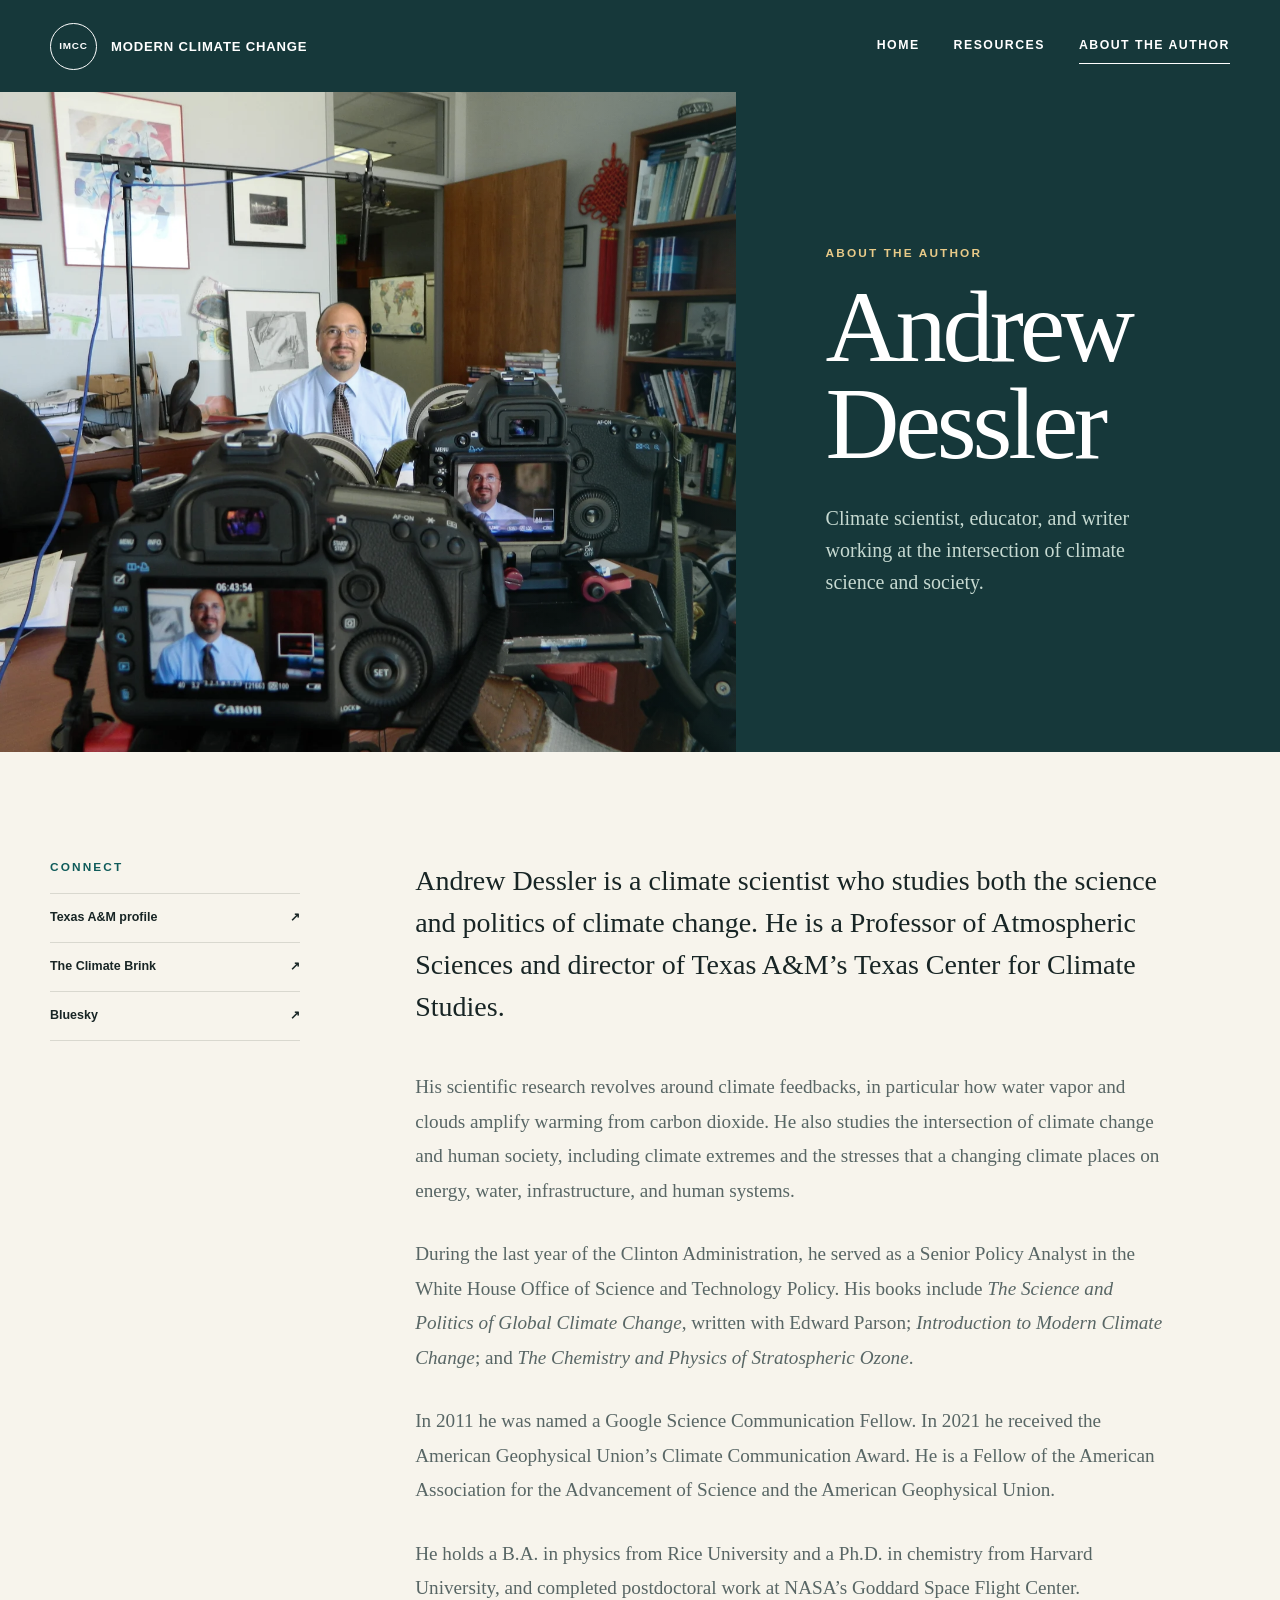
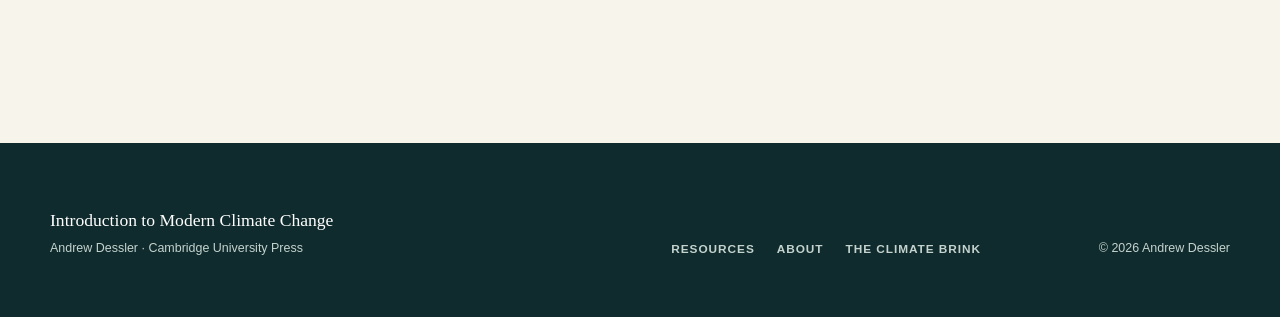
==== about.html @ 878afc1f "Build initial GitHub Pages site" ====
<!doctype html>
<html lang="en">
  <head>
    <meta charset="utf-8">
    <meta name="viewport" content="width=device-width, initial-scale=1">
    <meta name="description" content="About Andrew Dessler, climate scientist and author of Introduction to Modern Climate Change.">
    <meta name="theme-color" content="#16383a">
    <title>About Andrew Dessler | Introduction to Modern Climate Change</title>
    <link rel="stylesheet" href="assets/styles.css">
    <script src="assets/site.js" defer></script>
  </head>
  <body>
    <a class="skip-link" href="#main">Skip to content</a>
    <header class="site-header site-header--solid" data-header>
      <a class="wordmark" href="index.html" aria-label="Introduction to Modern Climate Change home"><span class="wordmark__mark" aria-hidden="true">IMCC</span><span class="wordmark__text">Modern Climate Change</span></a>
      <button class="nav-toggle" type="button" aria-expanded="false" aria-controls="site-nav"><span class="sr-only">Open navigation</span><span></span><span></span><span></span></button>
      <nav class="site-nav" id="site-nav" aria-label="Primary navigation"><a href="index.html">Home</a><a href="resources.html">Resources</a><a aria-current="page" href="about.html">About the author</a></nav>
    </header>

    <main id="main">
      <section class="about-hero">
        <div class="about-hero__image"><img src="assets/andrew-frontline.webp" alt="Andrew Dessler speaking in a television interview" width="1500" height="1125"></div>
        <div class="about-hero__content">
          <p class="eyebrow">About the author</p>
          <h1>Andrew<br>Dessler</h1>
          <p>Climate scientist, educator, and writer working at the intersection of climate science and society.</p>
        </div>
      </section>

      <section class="bio-section">
        <div class="wrap bio-grid">
          <aside>
            <p class="kicker">Connect</p>
            <nav aria-label="Andrew Dessler links">
              <a href="https://atmo.tamu.edu/people/profiles/faculty/desslerandrew.html">Texas A&amp;M profile <span aria-hidden="true">↗</span></a>
              <a href="https://theclimatebrink.substack.com">The Climate Brink <span aria-hidden="true">↗</span></a>
              <a href="https://bsky.app/profile/andrewdessler.com">Bluesky <span aria-hidden="true">↗</span></a>
            </nav>
          </aside>
          <article class="prose prose--bio">
            <p class="lede">Andrew Dessler is a climate scientist who studies both the science and politics of climate change. He is a Professor of Atmospheric Sciences and director of Texas A&amp;M’s Texas Center for Climate Studies.</p>
            <p>His scientific research revolves around climate feedbacks, in particular how water vapor and clouds amplify warming from carbon dioxide. He also studies the intersection of climate change and human society, including climate extremes and the stresses that a changing climate places on energy, water, infrastructure, and human systems.</p>
            <p>During the last year of the Clinton Administration, he served as a Senior Policy Analyst in the White House Office of Science and Technology Policy. His books include <em>The Science and Politics of Global Climate Change</em>, written with Edward Parson; <em>Introduction to Modern Climate Change</em>; and <em>The Chemistry and Physics of Stratospheric Ozone</em>.</p>
            <p>In 2011 he was named a Google Science Communication Fellow. In 2021 he received the American Geophysical Union’s Climate Communication Award. He is a Fellow of the American Association for the Advancement of Science and the American Geophysical Union.</p>
            <p>He holds a B.A. in physics from Rice University and a Ph.D. in chemistry from Harvard University, and completed postdoctoral work at NASA’s Goddard Space Flight Center.</p>
          </article>
        </div>
      </section>
    </main>

    <footer class="site-footer">
      <div class="wrap site-footer__grid"><div><p class="site-footer__title">Introduction to Modern Climate Change</p><p>Andrew Dessler · Cambridge University Press</p></div><nav aria-label="Footer navigation"><a href="resources.html">Resources</a><a href="about.html">About</a><a href="https://theclimatebrink.substack.com">The Climate Brink</a></nav><p class="site-footer__meta">© <span data-year>2026</span> Andrew Dessler</p></div>
    </footer>
  </body>
</html>
---- assets/styles.css ----
:root {
  --ink: #182525;
  --muted: #586665;
  --paper: #f7f4ec;
  --white: #fff;
  --teal: #0f5b5a;
  --deep-teal: #16383a;
  --mint: #cbe1d5;
  --gold: #d7aa52;
  --line: #d9d8cf;
  --serif: Georgia, 'Times New Roman', serif;
  --sans: Inter, ui-sans-serif, -apple-system, BlinkMacSystemFont, 'Segoe UI', sans-serif;
  --wrap: min(1180px, calc(100% - 48px));
}

* { box-sizing: border-box; }
html { scroll-behavior: smooth; }
body { margin: 0; color: var(--ink); background: var(--paper); font-family: var(--sans); line-height: 1.6; }
body, button { font-size: 16px; }
img { display: block; max-width: 100%; }
a { color: inherit; }
.wrap { width: var(--wrap); margin-inline: auto; }
.sr-only { position: absolute; width: 1px; height: 1px; padding: 0; margin: -1px; overflow: hidden; clip: rect(0,0,0,0); white-space: nowrap; border: 0; }
.skip-link { position: fixed; z-index: 100; top: 12px; left: 12px; transform: translateY(-150%); background: var(--white); color: var(--ink); padding: 10px 16px; }
.skip-link:focus { transform: none; }

.site-header { z-index: 10; display: flex; align-items: center; justify-content: space-between; width: 100%; height: 92px; padding: 0 max(24px, calc((100vw - 1180px) / 2)); color: var(--white); }
.site-header--overlay { position: absolute; top: 0; left: 0; }
.site-header--solid { position: relative; background: var(--deep-teal); }
.wordmark { display: inline-flex; align-items: center; gap: 14px; color: inherit; text-decoration: none; font-size: .82rem; font-weight: 700; letter-spacing: .06em; text-transform: uppercase; }
.wordmark__mark { display: grid; place-items: center; width: 47px; height: 47px; border: 1px solid currentColor; border-radius: 50%; font-size: .62rem; letter-spacing: .08em; }
.site-nav { display: flex; align-items: center; gap: 34px; }
.site-nav a { position: relative; color: inherit; text-decoration: none; font-size: .77rem; font-weight: 700; letter-spacing: .12em; text-transform: uppercase; }
.site-nav a::after { position: absolute; left: 0; bottom: -8px; width: 0; height: 1px; background: currentColor; content: ''; transition: width .2s ease; }
.site-nav a:hover::after, .site-nav a[aria-current='page']::after { width: 100%; }
.nav-toggle { display: none; border: 0; background: transparent; color: inherit; }

.hero { position: relative; min-height: 760px; display: flex; align-items: flex-end; overflow: hidden; color: var(--white); background: #4f5c5d; }
.hero__image, .hero__shade { position: absolute; inset: 0; width: 100%; height: 100%; }
.hero__image { object-fit: cover; object-position: center 36%; transform: scale(1.02); }
.hero__shade { background: linear-gradient(90deg, rgba(10,25,25,.8) 0%, rgba(10,25,25,.44) 52%, rgba(10,25,25,.13) 100%), linear-gradient(0deg, rgba(9,27,27,.65), transparent 50%); }
.hero__content { position: relative; z-index: 1; padding-bottom: 92px; }
.eyebrow, .kicker { margin: 0 0 18px; font-size: .74rem; font-weight: 800; letter-spacing: .18em; line-height: 1.3; text-transform: uppercase; }
.eyebrow { color: #e8ca88; }
.hero h1, .page-hero h1, .about-hero h1 { max-width: 890px; margin: 0; font-family: var(--serif); font-size: clamp(3.6rem, 7.1vw, 6.8rem); font-weight: 400; letter-spacing: -.04em; line-height: .94; }
.hero h1 em { font-weight: 400; }
.hero__dek { max-width: 640px; margin: 28px 0 0; font-family: var(--serif); font-size: clamp(1.2rem, 2vw, 1.6rem); line-height: 1.45; }
.button-row { display: flex; flex-wrap: wrap; gap: 14px; margin-top: 36px; }
.button { display: inline-flex; align-items: center; justify-content: center; min-height: 52px; padding: 0 23px; border: 1px solid transparent; text-decoration: none; font-size: .76rem; font-weight: 800; letter-spacing: .1em; text-transform: uppercase; transition: background .2s, color .2s, border .2s; }
.button--light { color: var(--deep-teal); background: var(--white); }
.button--light:hover { background: var(--mint); }
.button--ghost-light { border-color: rgba(255,255,255,.65); color: var(--white); }
.button--ghost-light:hover { border-color: var(--white); background: rgba(255,255,255,.12); }

.intro-section, .resource-preview, .reviews, .bio-section, .resource-section { padding: 108px 0; }
.intro-grid { display: grid; grid-template-columns: .9fr 1.1fr; gap: 8vw; align-items: start; }
.kicker { color: var(--teal); }
.kicker--light { color: var(--mint); }
h2 { margin: 0; font-family: var(--serif); font-size: clamp(2.2rem, 4.5vw, 4rem); font-weight: 400; letter-spacing: -.035em; line-height: 1.08; }
.prose { color: var(--muted); }
.prose p { margin-top: 0; margin-bottom: 1.5em; }
.prose--large { font-family: var(--serif); font-size: 1.25rem; line-height: 1.75; }
.text-links { display: flex; flex-wrap: wrap; gap: 22px 32px; margin-top: 34px; }
.text-links a, .arrow-link { color: var(--teal); font-family: var(--sans); font-size: .76rem; font-weight: 800; letter-spacing: .08em; text-decoration: none; text-transform: uppercase; }
.text-links a:hover, .arrow-link:hover { text-decoration: underline; text-underline-offset: 5px; }

.award-band { padding: 66px 0; color: var(--white); background: var(--deep-teal); }
.award-band__inner { display: flex; align-items: center; justify-content: center; gap: 44px; }
.award-seal { display: grid; flex: 0 0 116px; place-items: center; width: 116px; height: 116px; border: 1px solid #a8c7bc; border-radius: 50%; outline: 1px solid #a8c7bc; outline-offset: -8px; color: #e8ca88; font-family: var(--serif); font-size: 1.45rem; }
.award-band h2 { font-size: clamp(2rem, 4vw, 3.6rem); }
.award-band p:last-child { margin: 8px 0 0; color: #bad0c8; }

.resource-preview { background: #eeeadf; }
.section-heading { display: flex; align-items: end; justify-content: space-between; gap: 30px; margin-bottom: 52px; }
.section-heading--rule { padding-bottom: 34px; border-bottom: 1px solid var(--line); }
.section-note { max-width: 390px; margin: 0; color: var(--muted); font-size: .9rem; }
.feature-grid { display: grid; grid-template-columns: repeat(3, 1fr); gap: 2px; }
.feature-card { position: relative; min-height: 390px; padding: 38px; color: var(--white); background: #273f40; text-decoration: none; transition: transform .2s, filter .2s; }
.feature-card:hover { z-index: 1; transform: translateY(-6px); filter: brightness(1.07); }
.feature-card--teal { background: var(--teal); }
.feature-card--gold { color: #273331; background: var(--gold); }
.feature-card__number { font-size: .72rem; font-weight: 800; letter-spacing: .15em; text-transform: uppercase; }
.feature-card h3 { margin: 120px 0 14px; font-family: var(--serif); font-size: 2rem; font-weight: 400; line-height: 1.1; }
.feature-card p { max-width: 30ch; margin: 0; opacity: .8; }
.feature-card__arrow { position: absolute; right: 30px; bottom: 25px; font-size: 1.4rem; }

.reviews { background: var(--white); }
.reviews-grid { display: grid; grid-template-columns: repeat(3, 1fr); gap: 0; margin-top: 42px; }
.reviews blockquote { margin: 0; padding: 10px 42px 10px 0; }
.reviews blockquote + blockquote { padding-left: 42px; border-left: 1px solid var(--line); }
.reviews blockquote p { margin: 0 0 30px; font-family: var(--serif); font-size: 1.35rem; line-height: 1.5; }
.reviews footer { font-size: .75rem; font-weight: 800; letter-spacing: .06em; text-transform: uppercase; }
.reviews footer span { display: block; margin-top: 4px; color: var(--muted); font-weight: 500; }

.site-footer { padding: 58px 0; color: #c4d3ce; background: #102b2d; }
.site-footer__grid { display: grid; grid-template-columns: 1.5fr 1fr auto; gap: 40px; align-items: end; }
.site-footer p { margin: 5px 0 0; font-size: .78rem; }
.site-footer__title { color: var(--white); font-family: var(--serif); font-size: 1.1rem !important; }
.site-footer nav { display: flex; flex-wrap: wrap; gap: 22px; }
.site-footer a { font-size: .74rem; font-weight: 700; letter-spacing: .08em; text-decoration: none; text-transform: uppercase; }
.site-footer a:hover { color: var(--white); }
.site-footer__meta { white-space: nowrap; }

.page-hero { padding: 100px 0; color: var(--white); background: var(--deep-teal); }
.page-hero__grid { display: grid; grid-template-columns: 1.25fr .75fr; gap: 7vw; align-items: end; }
.page-hero h1 { font-size: clamp(3.8rem, 7vw, 6.3rem); }
.page-hero__grid > p { max-width: 42ch; margin: 0 0 12px; color: #c6d9d1; font-family: var(--serif); font-size: 1.35rem; line-height: 1.55; }
.resource-section { background: var(--paper); }
.resource-section--tint { background: #e7eee9; }
.chapter-grid { display: grid; grid-template-columns: repeat(4, 1fr); border-top: 1px solid var(--line); border-left: 1px solid var(--line); }
.chapter-grid a { position: relative; min-height: 230px; padding: 24px; border-right: 1px solid var(--line); border-bottom: 1px solid var(--line); text-decoration: none; transition: color .2s, background .2s; }
.chapter-grid a:hover { color: var(--white); background: var(--teal); }
.chapter-grid span { display: block; font-size: .68rem; font-weight: 800; letter-spacing: .14em; text-transform: uppercase; }
.chapter-grid strong { display: block; margin: 12px 0 34px; font-family: var(--serif); font-size: 3.2rem; font-weight: 400; line-height: 1; }
.chapter-grid em { display: block; max-width: 20ch; font-family: var(--serif); font-size: 1rem; font-style: normal; line-height: 1.35; }
.link-card-grid { display: grid; grid-template-columns: repeat(3, 1fr); gap: 18px; }
.link-card { display: flex; min-height: 320px; flex-direction: column; padding: 32px; border: 1px solid #b9cec5; background: rgba(255,255,255,.35); text-decoration: none; transition: transform .2s, background .2s; }
.link-card:hover { transform: translateY(-4px); background: var(--white); }
.link-card__tag { align-self: start; padding: 5px 9px; color: var(--teal); background: var(--mint); font-size: .65rem; font-weight: 800; letter-spacing: .12em; text-transform: uppercase; }
.link-card h3 { margin: 64px 0 14px; font-family: var(--serif); font-size: 1.8rem; font-weight: 400; line-height: 1.15; }
.link-card p { margin: 0 0 24px; color: var(--muted); }
.link-card .arrow-link { margin-top: auto; }
.tool-grid { display: grid; grid-template-columns: .8fr 1.2fr; gap: 9vw; }
.tool-grid .prose { max-width: 44ch; }
.tool-links { border-top: 1px solid var(--line); }
.tool-links a { display: flex; align-items: center; justify-content: space-between; padding: 24px 8px; border-bottom: 1px solid var(--line); color: var(--ink); font-family: var(--serif); font-size: 1.3rem; text-decoration: none; }
.tool-links a:hover { color: var(--teal); padding-left: 16px; }

.about-hero { display: grid; min-height: 660px; grid-template-columns: 1.15fr .85fr; background: var(--deep-teal); }
.about-hero__image { position: relative; min-height: 570px; overflow: hidden; }
.about-hero__image::after { position: absolute; inset: 0; background: linear-gradient(90deg, transparent 60%, rgba(22,56,58,.35)); content: ''; }
.about-hero__image img { width: 100%; height: 100%; object-fit: cover; object-position: center; filter: saturate(.8); }
.about-hero__content { display: flex; flex-direction: column; justify-content: center; padding: 80px 7vw; color: var(--white); }
.about-hero h1 { font-size: clamp(4.5rem, 8vw, 7rem); }
.about-hero__content > p:last-child { max-width: 34ch; margin: 30px 0 0; color: #c6d9d1; font-family: var(--serif); font-size: 1.25rem; }
.bio-grid { display: grid; grid-template-columns: 250px 1fr; gap: 9vw; }
.bio-grid aside { position: sticky; top: 40px; align-self: start; }
.bio-grid aside nav { display: flex; flex-direction: column; border-top: 1px solid var(--line); }
.bio-grid aside a { display: flex; justify-content: space-between; padding: 14px 0; border-bottom: 1px solid var(--line); font-size: .78rem; font-weight: 700; text-decoration: none; }
.prose--bio { max-width: 760px; font-family: var(--serif); font-size: 1.2rem; line-height: 1.8; }
.prose--bio .lede { color: var(--ink); font-size: 1.75rem; line-height: 1.5; }

a:focus-visible, button:focus-visible { outline: 3px solid #f1c15d; outline-offset: 4px; }

@media (max-width: 900px) {
  .wordmark__text { display: none; }
  .hero { min-height: 700px; }
  .intro-grid, .page-hero__grid, .tool-grid { grid-template-columns: 1fr; }
  .feature-grid, .reviews-grid, .link-card-grid { grid-template-columns: 1fr; }
  .feature-card { min-height: 300px; }
  .feature-card h3 { margin-top: 70px; }
  .reviews blockquote, .reviews blockquote + blockquote { padding: 32px 0; border-left: 0; border-top: 1px solid var(--line); }
  .chapter-grid { grid-template-columns: repeat(2, 1fr); }
  .about-hero { grid-template-columns: 1fr 1fr; }
  .site-footer__grid { grid-template-columns: 1fr 1fr; }
  .site-footer__meta { grid-column: 1 / -1; }
}

@media (max-width: 640px) {
  :root { --wrap: min(100% - 30px, 1180px); }
  .site-header { height: 76px; padding-inline: 15px; }
  .wordmark__mark { width: 42px; height: 42px; }
  .nav-toggle { z-index: 12; display: flex; width: 44px; height: 44px; flex-direction: column; align-items: center; justify-content: center; gap: 5px; }
  .nav-toggle span:not(.sr-only) { width: 22px; height: 1px; background: currentColor; }
  .site-nav { position: fixed; z-index: 11; inset: 0; display: none; flex-direction: column; align-items: flex-start; justify-content: center; gap: 28px; padding: 72px 30px; color: var(--white); background: var(--deep-teal); }
  .site-nav.is-open { display: flex; }
  .site-nav a { font-family: var(--serif); font-size: 2rem; font-weight: 400; letter-spacing: -.02em; text-transform: none; }
  .hero { min-height: 680px; }
  .hero__content { padding-bottom: 52px; }
  .hero h1 { font-size: clamp(3rem, 15vw, 4.4rem); }
  .hero__dek { font-size: 1.1rem; }
  .button { width: 100%; }
  .intro-section, .resource-preview, .reviews, .bio-section, .resource-section { padding: 72px 0; }
  .award-band__inner { align-items: flex-start; gap: 25px; }
  .award-seal { flex-basis: 82px; width: 82px; height: 82px; font-size: 1rem; }
  .section-heading { align-items: flex-start; flex-direction: column; }
  .chapter-grid { grid-template-columns: 1fr; }
  .chapter-grid a { min-height: 180px; }
  .chapter-grid strong { margin-bottom: 20px; }
  .about-hero { grid-template-columns: 1fr; }
  .about-hero__image { min-height: 430px; }
  .about-hero__content { padding: 60px 24px; }
  .bio-grid { grid-template-columns: 1fr; }
  .bio-grid aside { position: static; }
  .prose--bio .lede { font-size: 1.45rem; }
  .site-footer__grid { grid-template-columns: 1fr; align-items: start; }
  .site-footer__meta { grid-column: auto; }
}

@media (prefers-reduced-motion: reduce) {
  html { scroll-behavior: auto; }
  *, *::before, *::after { transition-duration: .01ms !important; }
}
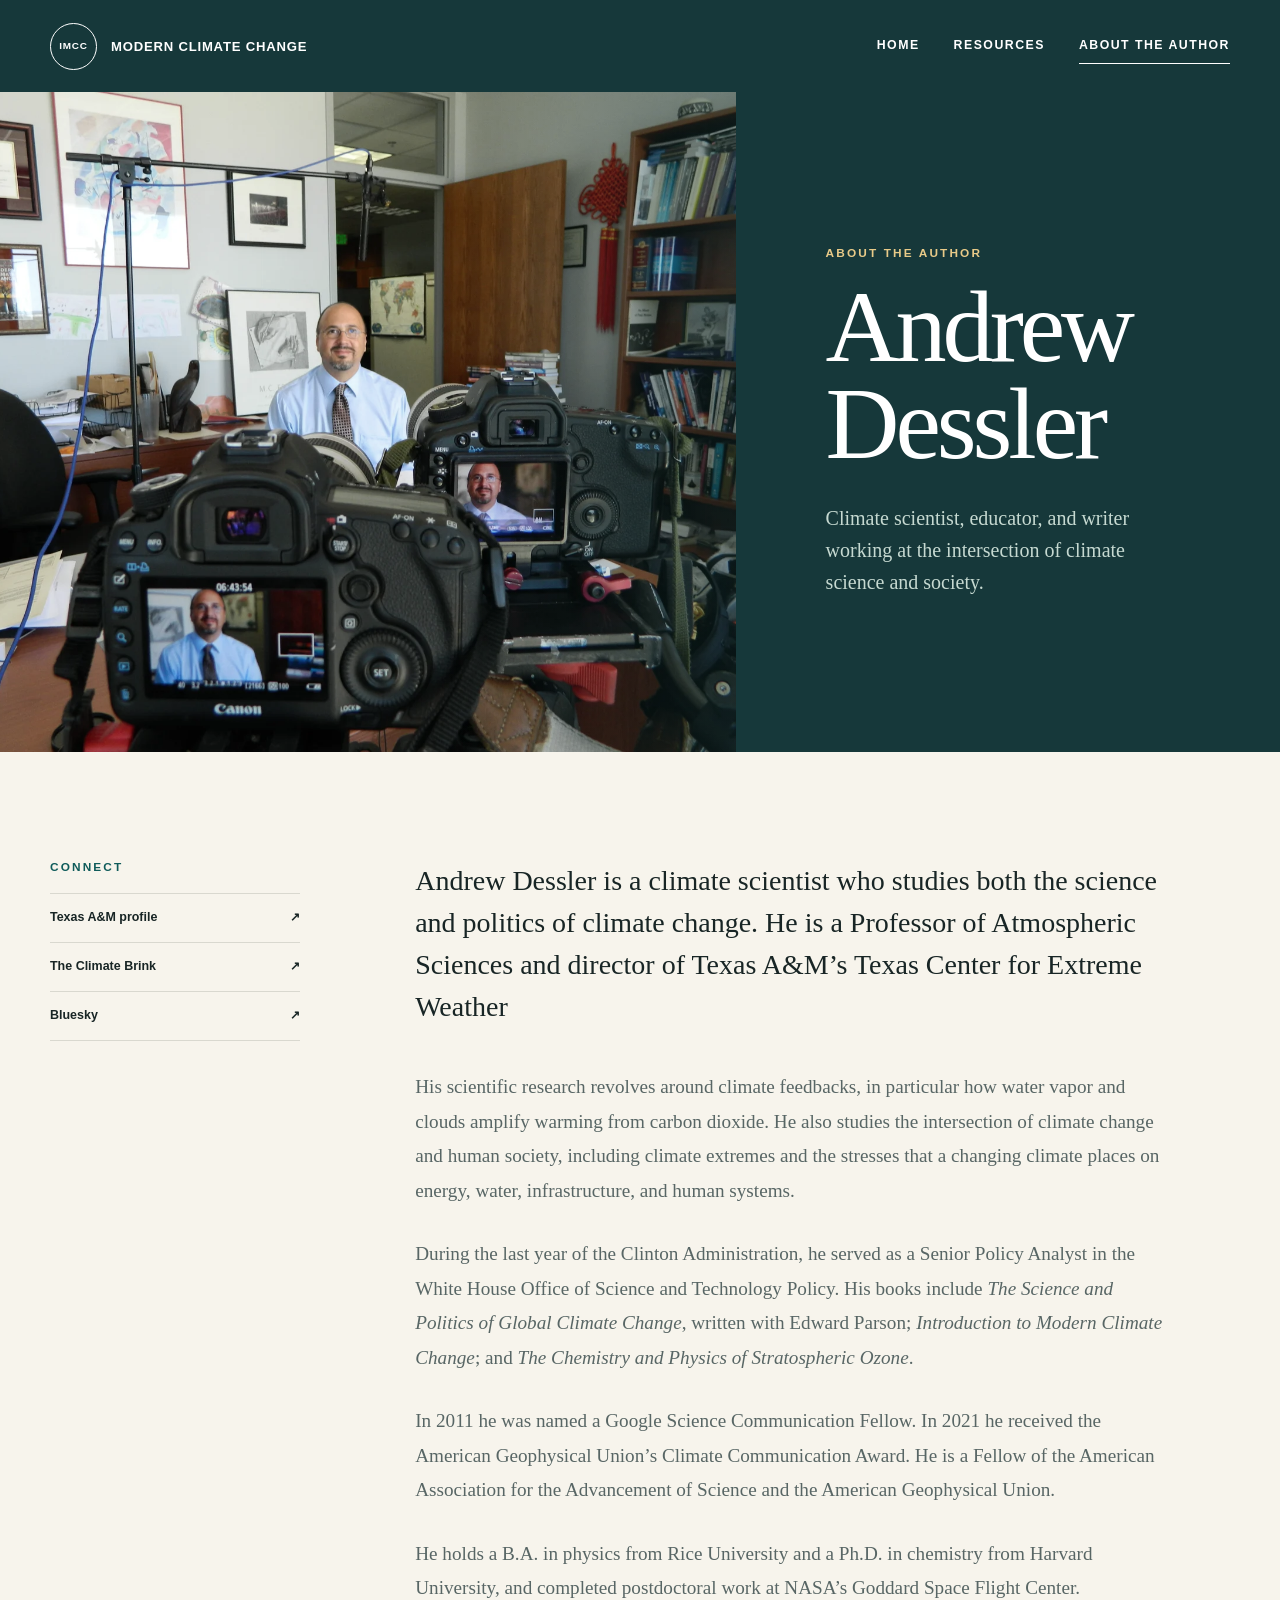
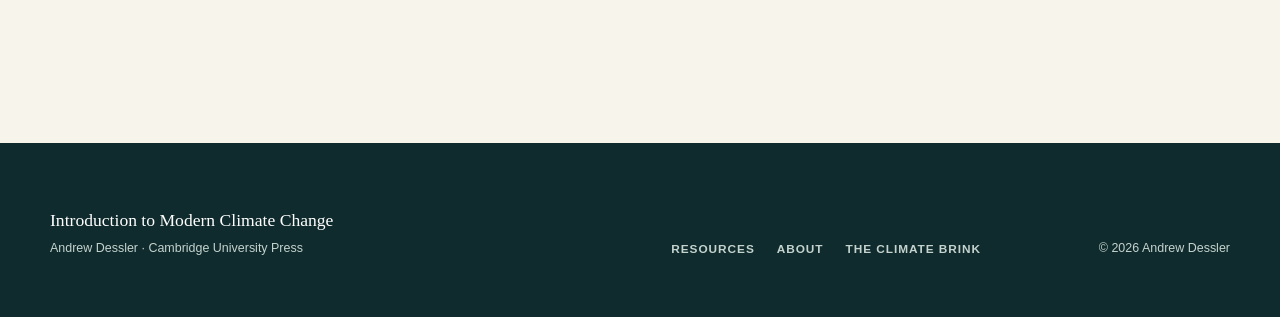
==== commit 625ec771: "Update about.html" ====
--- a/about.html
+++ b/about.html
@@ -38,7 +38,7 @@
             </nav>
           </aside>
           <article class="prose prose--bio">
-            <p class="lede">Andrew Dessler is a climate scientist who studies both the science and politics of climate change. He is a Professor of Atmospheric Sciences and director of Texas A&amp;M’s Texas Center for Climate Studies.</p>
+            <p class="lede">Andrew Dessler is a climate scientist who studies both the science and politics of climate change. He is a Professor of Atmospheric Sciences and director of Texas A&amp;M’s Texas Center for Extreme Weather</p>
             <p>His scientific research revolves around climate feedbacks, in particular how water vapor and clouds amplify warming from carbon dioxide. He also studies the intersection of climate change and human society, including climate extremes and the stresses that a changing climate places on energy, water, infrastructure, and human systems.</p>
             <p>During the last year of the Clinton Administration, he served as a Senior Policy Analyst in the White House Office of Science and Technology Policy. His books include <em>The Science and Politics of Global Climate Change</em>, written with Edward Parson; <em>Introduction to Modern Climate Change</em>; and <em>The Chemistry and Physics of Stratospheric Ozone</em>.</p>
             <p>In 2011 he was named a Google Science Communication Fellow. In 2021 he received the American Geophysical Union’s Climate Communication Award. He is a Fellow of the American Association for the Advancement of Science and the American Geophysical Union.</p>
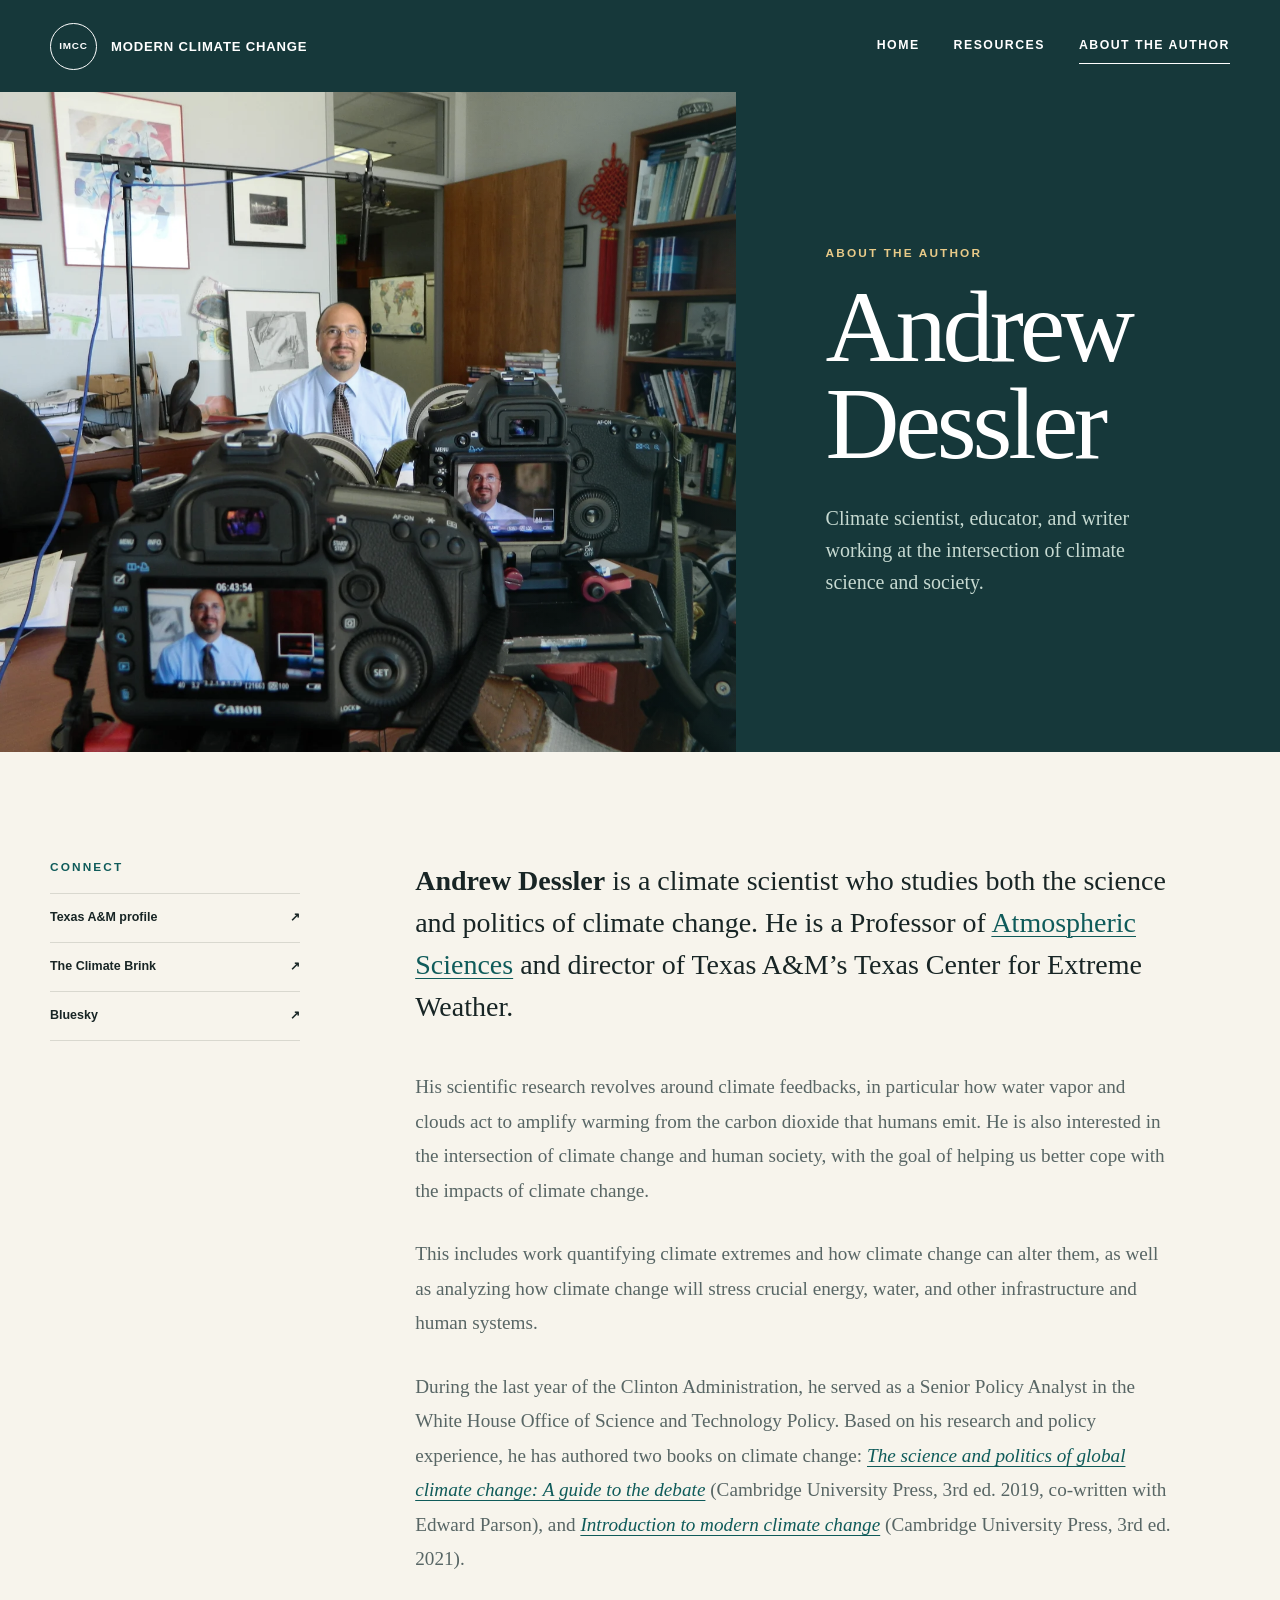
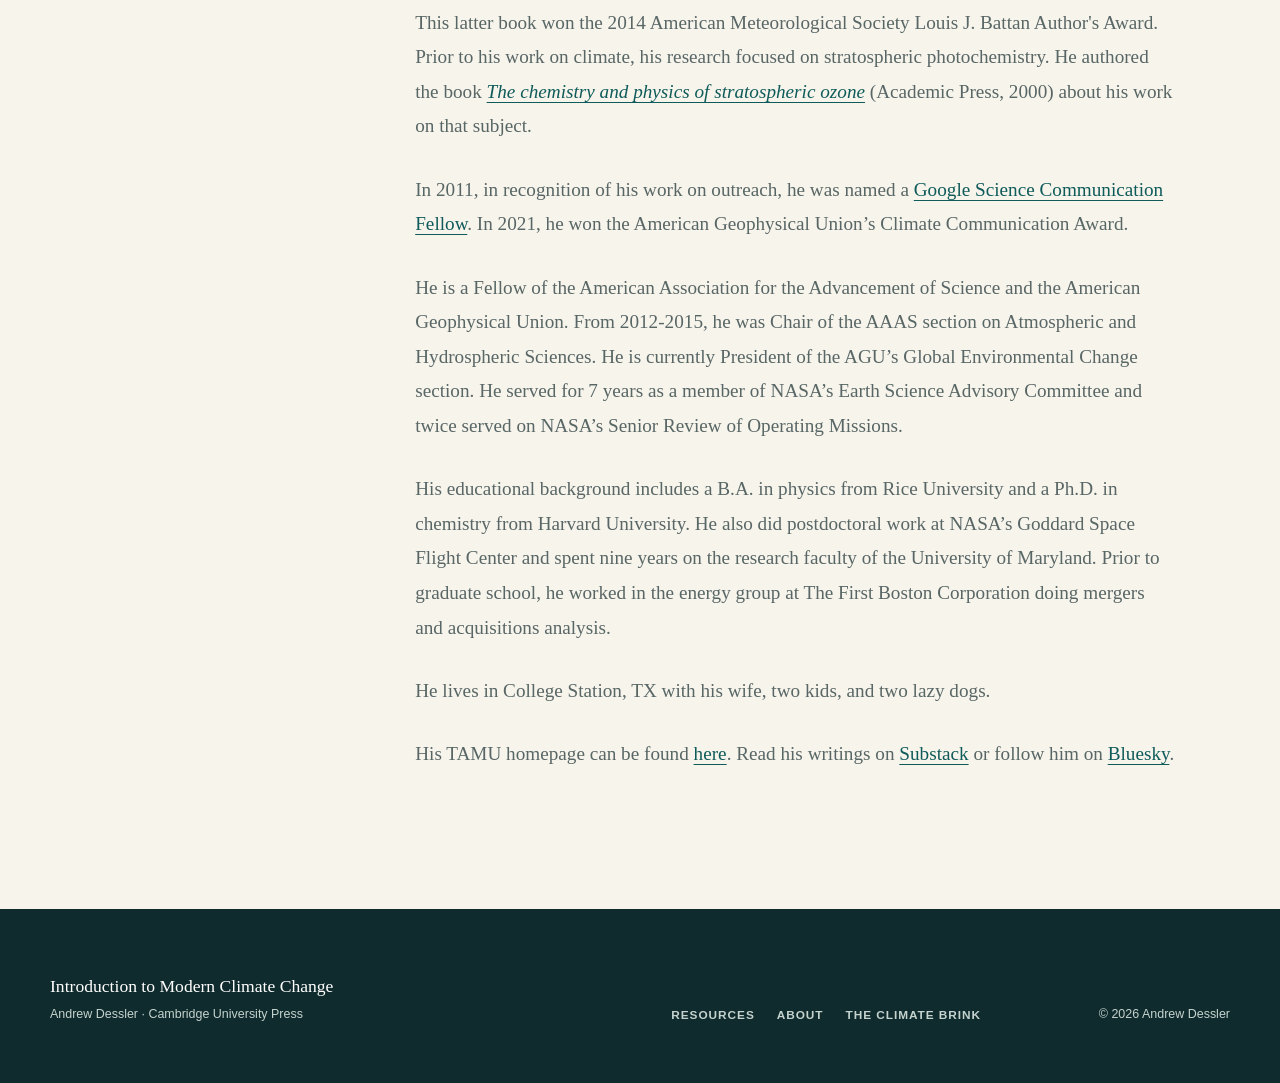
==== commit c75d67f3: "Expand author biography and update TAMU link" ====
--- a/about.html
+++ b/about.html
@@ -32,17 +32,22 @@
           <aside>
             <p class="kicker">Connect</p>
             <nav aria-label="Andrew Dessler links">
-              <a href="https://atmo.tamu.edu/people/profiles/faculty/desslerandrew.html">Texas A&amp;M profile <span aria-hidden="true">↗</span></a>
+              <a href="https://artsci.tamu.edu/atmos-science/contact/profiles/andrew-dessler.html">Texas A&amp;M profile <span aria-hidden="true">↗</span></a>
               <a href="https://theclimatebrink.substack.com">The Climate Brink <span aria-hidden="true">↗</span></a>
               <a href="https://bsky.app/profile/andrewdessler.com">Bluesky <span aria-hidden="true">↗</span></a>
             </nav>
           </aside>
           <article class="prose prose--bio">
-            <p class="lede">Andrew Dessler is a climate scientist who studies both the science and politics of climate change. He is a Professor of Atmospheric Sciences and director of Texas A&amp;M’s Texas Center for Extreme Weather</p>
-            <p>His scientific research revolves around climate feedbacks, in particular how water vapor and clouds amplify warming from carbon dioxide. He also studies the intersection of climate change and human society, including climate extremes and the stresses that a changing climate places on energy, water, infrastructure, and human systems.</p>
-            <p>During the last year of the Clinton Administration, he served as a Senior Policy Analyst in the White House Office of Science and Technology Policy. His books include <em>The Science and Politics of Global Climate Change</em>, written with Edward Parson; <em>Introduction to Modern Climate Change</em>; and <em>The Chemistry and Physics of Stratospheric Ozone</em>.</p>
-            <p>In 2011 he was named a Google Science Communication Fellow. In 2021 he received the American Geophysical Union’s Climate Communication Award. He is a Fellow of the American Association for the Advancement of Science and the American Geophysical Union.</p>
-            <p>He holds a B.A. in physics from Rice University and a Ph.D. in chemistry from Harvard University, and completed postdoctoral work at NASA’s Goddard Space Flight Center.</p>
+            <p class="lede"><strong>Andrew Dessler</strong> is a climate scientist who studies both the science and politics of climate change. He is a Professor of <a href="http://atmo.tamu.edu/">Atmospheric Sciences</a> and director of Texas A&amp;M’s Texas Center for Extreme Weather.</p>
+            <p>His scientific research revolves around climate feedbacks, in particular how water vapor and clouds act to amplify warming from the carbon dioxide that humans emit. He is also interested in the intersection of climate change and human society, with the goal of helping us better cope with the impacts of climate change.</p>
+            <p>This includes work quantifying climate extremes and how climate change can alter them, as well as analyzing how climate change will stress crucial energy, water, and other infrastructure and human systems.</p>
+            <p>During the last year of the Clinton Administration, he served as a Senior Policy Analyst in the White House Office of Science and Technology Policy. Based on his research and policy experience, he has authored two books on climate change: <a href="https://www.amazon.com/Science-Politics-Global-Climate-Change/dp/131663132X"><em>The science and politics of global climate change: A guide to the debate</em></a> (Cambridge University Press, 3rd ed. 2019, co-written with Edward Parson), and <a href="https://www.amazon.com/Introduction-Modern-Climate-Change-Dessler/dp/1107480671"><em>Introduction to modern climate change</em></a> (Cambridge University Press, 3rd ed. 2021).</p>
+            <p>This latter book won the 2014 American Meteorological Society Louis J. Battan Author's Award. Prior to his work on climate, his research focused on stratospheric photochemistry. He authored the book <a href="http://www.amazon.com/Chemistry-Physics-Stratospheric-International-Geophysics/dp/0122120515"><em>The chemistry and physics of stratospheric ozone</em></a> (Academic Press, 2000) about his work on that subject.</p>
+            <p>In 2011, in recognition of his work on outreach, he was named a <a href="http://googleblog.blogspot.com/2011/02/making-sense-of-science-introducing.html">Google Science Communication Fellow</a>. In 2021, he won the American Geophysical Union’s Climate Communication Award.</p>
+            <p>He is a Fellow of the American Association for the Advancement of Science and the American Geophysical Union. From 2012-2015, he was Chair of the AAAS section on Atmospheric and Hydrospheric Sciences. He is currently President of the AGU’s Global Environmental Change section. He served for 7 years as a member of NASA’s Earth Science Advisory Committee and twice served on NASA’s Senior Review of Operating Missions.</p>
+            <p>His educational background includes a B.A. in physics from Rice University and a Ph.D. in chemistry from Harvard University. He also did postdoctoral work at NASA’s Goddard Space Flight Center and spent nine years on the research faculty of the University of Maryland. Prior to graduate school, he worked in the energy group at The First Boston Corporation doing mergers and acquisitions analysis.</p>
+            <p>He lives in College Station, TX with his wife, two kids, and two lazy dogs.</p>
+            <p>His TAMU homepage can be found <a href="https://artsci.tamu.edu/atmos-science/contact/profiles/andrew-dessler.html">here</a>. Read his writings on <a href="https://theclimatebrink.substack.com">Substack</a> or follow him on <a href="https://bsky.app/profile/andrewdessler.com">Bluesky</a>.</p>
           </article>
         </div>
       </section>
--- a/assets/styles.css
+++ b/assets/styles.css
@@ -139,6 +139,8 @@
 .bio-grid aside a { display: flex; justify-content: space-between; padding: 14px 0; border-bottom: 1px solid var(--line); font-size: .78rem; font-weight: 700; text-decoration: none; }
 .prose--bio { max-width: 760px; font-family: var(--serif); font-size: 1.2rem; line-height: 1.8; }
 .prose--bio .lede { color: var(--ink); font-size: 1.75rem; line-height: 1.5; }
+.prose--bio a { color: var(--teal); text-decoration-thickness: 1px; text-underline-offset: 4px; }
+.prose--bio a:hover { text-decoration-thickness: 2px; }
 
 a:focus-visible, button:focus-visible { outline: 3px solid #f1c15d; outline-offset: 4px; }
 
